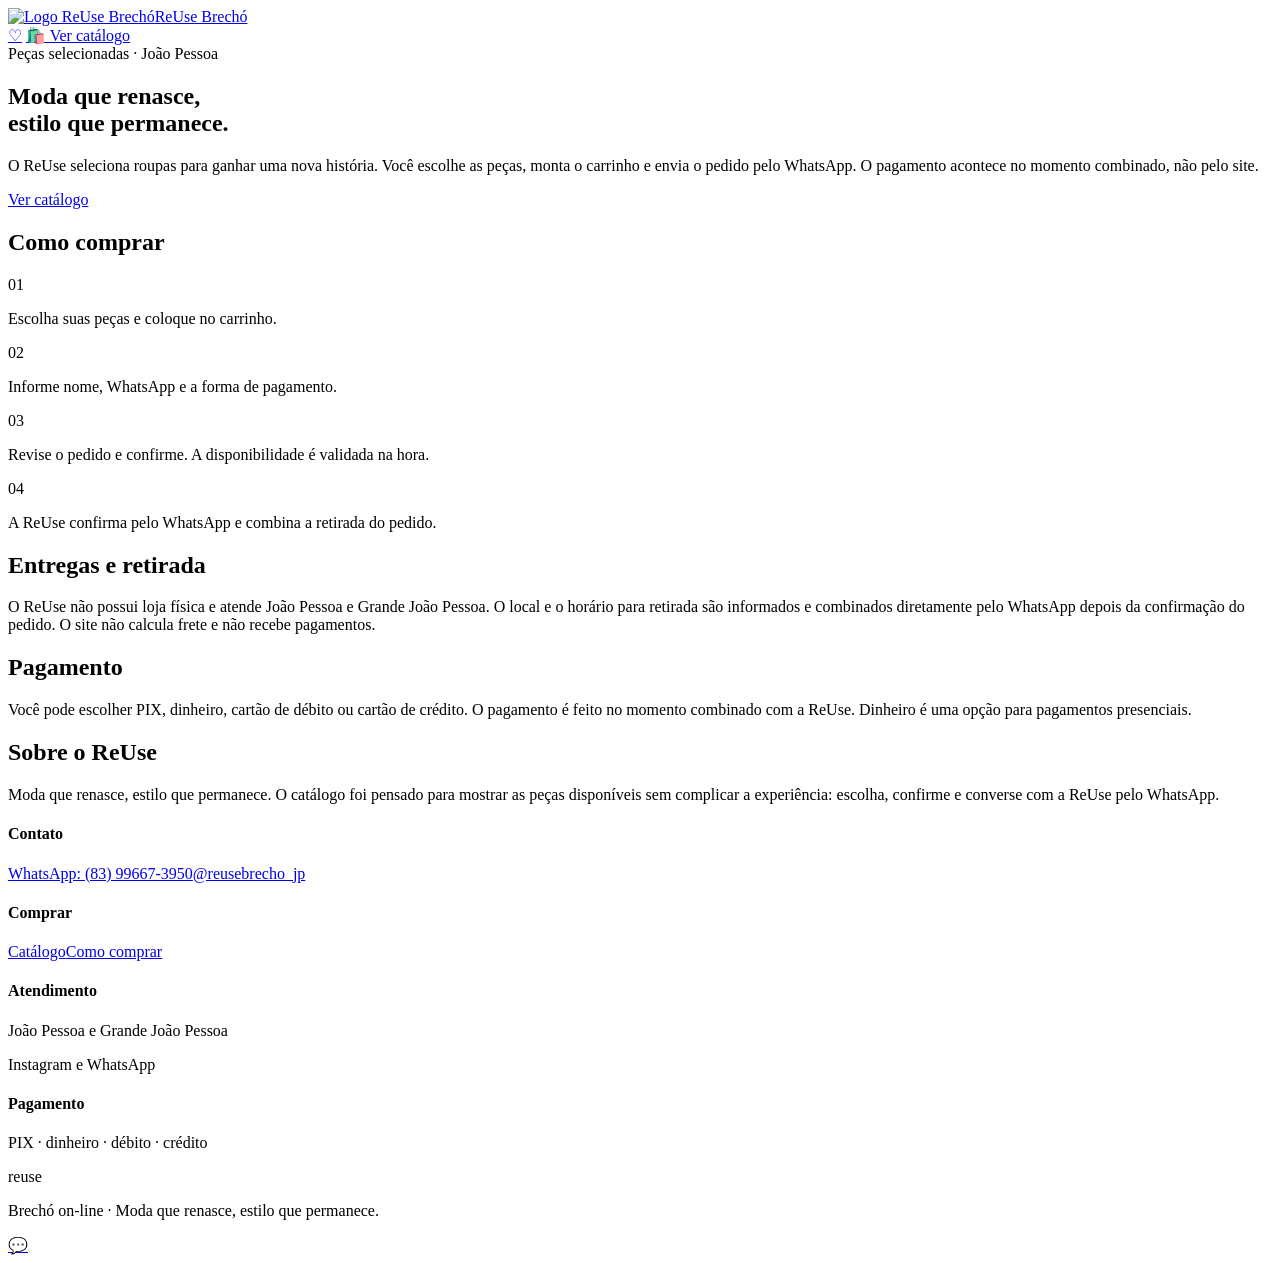
==== index.html @ b1f97a87 "Add initial index.html for ReUse Brechó website Initial HTML structure for the ReUse Brechó website," ====
<!DOCTYPE html>
<html lang="pt-BR">
<head>
<meta charset="UTF-8"><meta name="viewport" content="width=device-width, initial-scale=1">
<title>ReUse Brechó</title>
<link rel="preconnect" href="https://fonts.googleapis.com"><link href="https://fonts.googleapis.com/css2?family=Fraunces:wght@500;600&family=Manrope:wght@400;500;600;700&display=swap" rel="stylesheet">
<link rel="stylesheet" href="Style.css">
</head>
<body>
<header><div class="headrow">
  <a class="brand" href="index.html"><img src="assets/logo.png" alt="Logo ReUse Brechó"><span>ReUse Brechó</span></a>
  <div class="head-actions">
    <a class="icon-btn" href="catalogo.html" aria-label="Favoritos">♡</a>
    <a class="cart-btn" href="catalogo.html">🛍️ Ver catálogo</a>
  </div>
</div></header>
<main>
<section class="hero">
  <span class="tag">Peças selecionadas · João Pessoa</span>
  <h1>Moda que renasce,<br>estilo que permanece.</h1>
  <p>O ReUse seleciona roupas para ganhar uma nova história. Você escolhe as peças, monta o carrinho e envia o pedido pelo WhatsApp. O pagamento acontece no momento combinado, não pelo site.</p>
  <a class="hero-cta" href="catalogo.html">Ver catálogo</a>
</section>
<section class="how" id="como-comprar"><div class="wrap">
  <h2>Como comprar</h2>
  <div class="steps">
    <div class="step"><div class="n">01</div><p>Escolha suas peças e coloque no carrinho.</p></div>
    <div class="step"><div class="n">02</div><p>Informe nome, WhatsApp e a forma de pagamento.</p></div>
    <div class="step"><div class="n">03</div><p>Revise o pedido e confirme. A disponibilidade é validada na hora.</p></div>
    <div class="step"><div class="n">04</div><p>A ReUse confirma pelo WhatsApp e combina a retirada do pedido.</p></div>
  </div>
</div></section>
<section class="institutional"><h2>Entregas e retirada</h2><p>O ReUse não possui loja física e atende João Pessoa e Grande João Pessoa. O local e o horário para retirada são informados e combinados diretamente pelo WhatsApp depois da confirmação do pedido. O site não calcula frete e não recebe pagamentos.</p></section>
<section class="institutional"><h2>Pagamento</h2><p>Você pode escolher PIX, dinheiro, cartão de débito ou cartão de crédito. O pagamento é feito no momento combinado com a ReUse. Dinheiro é uma opção para pagamentos presenciais.</p></section>
<section class="institutional"><h2>Sobre o ReUse</h2><p>Moda que renasce, estilo que permanece. O catálogo foi pensado para mostrar as peças disponíveis sem complicar a experiência: escolha, confirme e converse com a ReUse pelo WhatsApp.</p></section>
</main>
<footer><div class="foot-inner"><div class="foot-cols">
  <div class="foot-col"><h4>Contato</h4><a href="https://wa.me/5583996673950" target="_blank" rel="noopener noreferrer">WhatsApp: (83) 99667-3950</a><a href="https://www.instagram.com/reusebrecho_jp" target="_blank" rel="noopener noreferrer">@reusebrecho_jp</a></div>
  <div class="foot-col"><h4>Comprar</h4><a href="catalogo.html">Catálogo</a><a href="index.html#como-comprar">Como comprar</a></div>
  <div class="foot-col"><h4>Atendimento</h4><p>João Pessoa e Grande João Pessoa</p><p>Instagram e WhatsApp</p></div>
  <div class="foot-col"><h4>Pagamento</h4><p>PIX · dinheiro · débito · crédito</p></div>
</div><p class="foot-word">reuse</p><p class="foot-note">Brechó on-line · Moda que renasce, estilo que permanece.</p></div></footer>
<a class="fab" href="https://wa.me/5583996673950" target="_blank" rel="noopener noreferrer" aria-label="WhatsApp">💬</a>
</body></html>
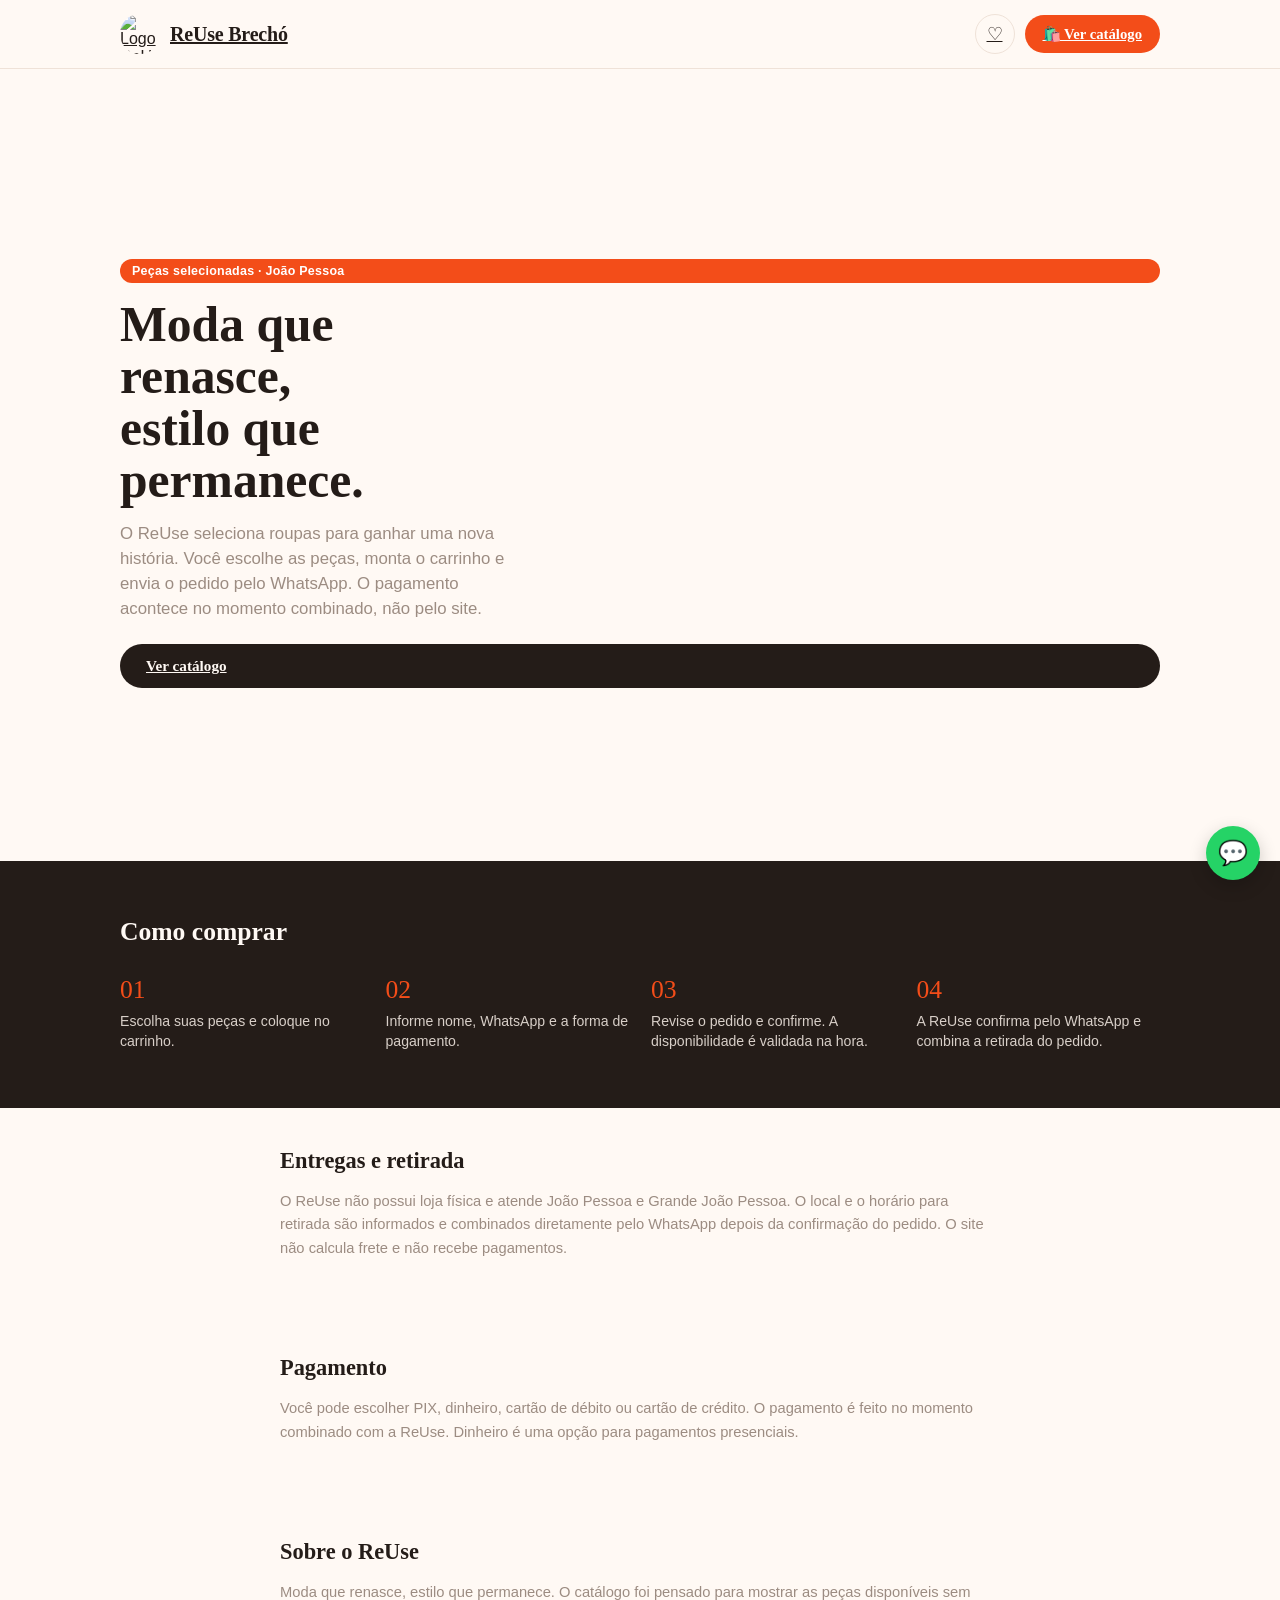
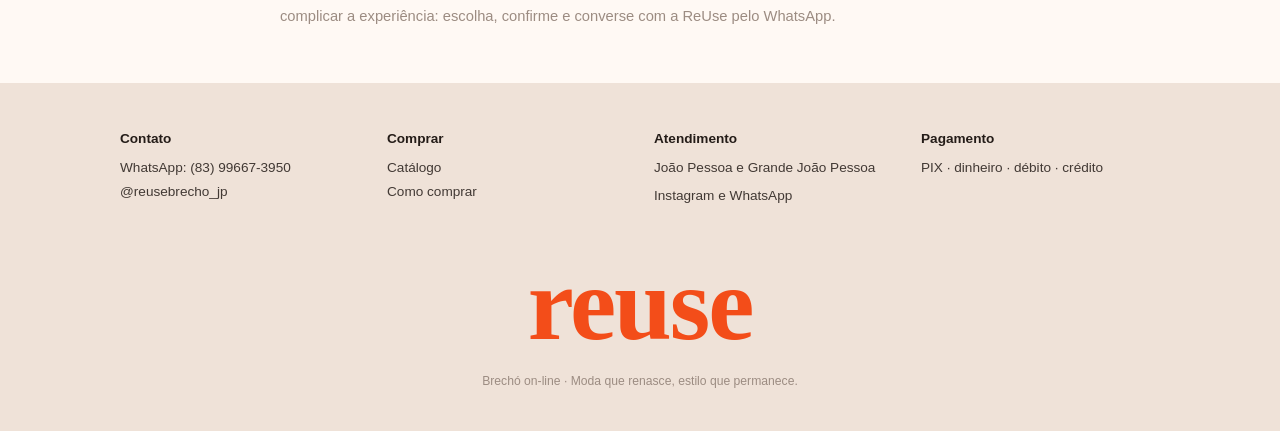
==== commit 5f08401e: "Update logo image source in index.html" ====
--- a/index.html
+++ b/index.html
@@ -8,7 +8,7 @@
 </head>
 <body>
 <header><div class="headrow">
-  <a class="brand" href="index.html"><img src="assets/logo.png" alt="Logo ReUse Brechó"><span>ReUse Brechó</span></a>
+  <a class="brand" href="index.html"><img src="logo.png" alt="Logo ReUse Brechó"><span>ReUse Brechó</span></a>
   <div class="head-actions">
     <a class="icon-btn" href="catalogo.html" aria-label="Favoritos">♡</a>
     <a class="cart-btn" href="catalogo.html">🛍️ Ver catálogo</a>
--- a/Style.css
+++ b/Style.css
@@ -0,0 +1,269 @@
+ 
+:root{
+  --orange:#F34D19;
+  --orange-dark:#C93E12;
+  --cream:#FFF9F4;
+  --ink:#241C18;
+  --line:#EFE2D8;
+  --muted:#9C8C82;
+  background:var(--cream);
+}
+@media (prefers-color-scheme: dark){
+  :root:not([data-theme="light"]){
+    --cream:#1B1613;
+    --ink:#F5EEE8;
+    --line:#3A2E27;
+    --muted:#B4A399;
+  }
+}
+:root[data-theme="dark"]{
+  --cream:#1B1613;
+  --ink:#F5EEE8;
+  --line:#3A2E27;
+  --muted:#B4A399;
+}
+*{box-sizing:border-box;}
+html{scroll-padding-top:env(safe-area-inset-top,0px);}
+body{
+  margin:0;font-family:'Manrope',sans-serif;background:var(--cream);color:var(--ink);
+  padding-top:env(safe-area-inset-top,0px);padding-bottom:env(safe-area-inset-bottom,0px);
+  -webkit-font-smoothing:antialiased;
+}
+h1,h2,h3,.serif{font-family:'Fraunces',serif;}
+img{max-width:100%;display:block;}
+a{color:inherit;}
+.wrap{max-width:1080px;margin:0 auto;padding:0 20px;}
+ 
+/* HEADER */
+header{
+  position:sticky;top:0;z-index:40;background:var(--cream);
+  border-bottom:1px solid var(--line);
+  padding-top:env(safe-area-inset-top,0px);
+}
+.headrow{display:flex;align-items:center;justify-content:space-between;padding:14px 20px;max-width:1080px;margin:0 auto;gap:12px;}
+.brand{display:flex;align-items:center;gap:10px;}
+.brand img{width:40px;height:40px;border-radius:50%;}
+.brand span{font-family:'Fraunces',serif;font-weight:600;font-size:1.25rem;letter-spacing:-0.01em;}
+.cart-btn{
+  position:relative;background:var(--orange);color:#fff;border:none;border-radius:100px;
+  padding:10px 18px;font-family:'Manrope';font-weight:600;font-size:.92rem;cursor:pointer;
+  display:flex;align-items:center;gap:8px;transition:background .15s;
+}
+.cart-btn:hover{background:var(--orange-dark);}
+.cart-count{
+  background:#fff;color:var(--orange);border-radius:100px;font-size:.75rem;font-weight:700;
+  min-width:20px;height:20px;display:flex;align-items:center;justify-content:center;padding:0 5px;
+}
+.search-wrap{flex:1;min-width:0;max-width:420px;}
+.search-wrap input{
+  width:100%;border:1px solid var(--line);background:transparent;color:var(--ink);border-radius:100px;
+  padding:10px 16px;font-family:'Manrope';font-size:.88rem;outline:none;
+}
+.search-wrap input:focus{border-color:var(--orange);}
+.head-actions{display:flex;align-items:center;gap:10px;flex:0 0 auto;}
+.icon-btn{
+  position:relative;background:none;border:1px solid var(--line);border-radius:100px;width:40px;height:40px;
+  display:flex;align-items:center;justify-content:center;cursor:pointer;color:var(--ink);font-size:1.15rem;
+}
+.icon-btn.active{border-color:var(--orange);color:var(--orange);}
+.icon-count{
+  position:absolute;top:-5px;right:-5px;background:var(--orange);color:#fff;font-size:.62rem;font-weight:700;
+  min-width:16px;height:16px;border-radius:100px;display:flex;align-items:center;justify-content:center;
+}
+@media(max-width:760px){.search-wrap{display:none;}}
+ 
+.subnav{display:flex;gap:18px;overflow-x:auto;padding:0 20px 12px;max-width:1080px;margin:0 auto;scrollbar-width:none;}
+.subnav::-webkit-scrollbar{display:none;}
+.subnav button,.subnav a{
+  background:none;border:none;color:var(--muted);font-size:.82rem;font-weight:600;cursor:pointer;
+  font-family:'Manrope';white-space:nowrap;text-decoration:none;padding:2px 0;
+}
+.subnav button:hover,.subnav a:hover{color:var(--ink);}
+ 
+.chips{display:flex;flex-wrap:wrap;gap:6px;margin-bottom:14px;}
+.chip{
+  display:flex;align-items:center;gap:6px;background:var(--line);border:none;border-radius:100px;
+  padding:5px 10px;font-size:.76rem;color:var(--ink);cursor:pointer;font-family:'Manrope';
+}
+.chip:hover{background:var(--orange);color:#fff;}
+ 
+.institutional{max-width:760px;margin:0 auto;padding:40px 20px;}
+.institutional h2{font-size:1.4rem;margin:0 0 16px;font-weight:600;}
+.institutional p{color:var(--muted);line-height:1.6;font-size:.92rem;}
+.faq-item{margin-bottom:18px;}
+.faq-item h4{margin:0 0 4px;font-size:.95rem;font-weight:600;}
+.faq-item p{margin:0;}
+ 
+/* PRODUCT DETAIL MODAL */
+.pd-overlay{position:fixed;inset:0;background:rgba(20,15,12,.5);z-index:70;opacity:0;pointer-events:none;transition:opacity .2s;}
+.pd-overlay.open{opacity:1;pointer-events:auto;}
+.pd-modal{
+  position:fixed;top:50%;left:50%;transform:translate(-50%,-50%) scale(.96);width:min(720px,92vw);
+  max-height:88vh;overflow-y:auto;background:var(--cream);border-radius:16px;z-index:71;
+  opacity:0;pointer-events:none;transition:.2s;
+}
+.pd-modal.open{opacity:1;pointer-events:auto;transform:translate(-50%,-50%) scale(1);}
+.pd-close{position:sticky;top:12px;left:100%;margin-right:12px;background:#fff;border:none;border-radius:50%;
+  width:32px;height:32px;cursor:pointer;font-size:1rem;float:right;z-index:2;}
+.pd-body{display:grid;grid-template-columns:1fr 1fr;gap:24px;padding:0 28px 28px;}
+.pd-imgs img{width:100%;border-radius:10px;margin-bottom:8px;}
+.pd-info h2{font-size:1.3rem;margin:4px 0 6px;}
+.pd-info .pd-price{font-family:'Fraunces',serif;font-size:1.5rem;font-weight:600;margin-bottom:10px;}
+.pd-info .pd-tags{color:var(--muted);font-size:.85rem;margin-bottom:14px;}
+.pd-info p{font-size:.88rem;line-height:1.55;margin:0 0 10px;}
+.pd-actions{display:flex;gap:10px;margin-top:14px;}
+@media(max-width:640px){.pd-body{grid-template-columns:1fr;}}
+ 
+ 
+/* CATEGORY TILES */
+.tiles{max-width:1080px;margin:0 auto 56px;padding:0 20px;display:grid;grid-template-columns:repeat(auto-fill,minmax(130px,1fr));gap:12px;}
+.tile{position:relative;aspect-ratio:3/4;border-radius:12px;overflow:hidden;cursor:pointer;}
+.tile img{width:100%;height:100%;object-fit:cover;transition:transform .3s;}
+.tile:hover img{transform:scale(1.05);}
+.tile span{
+  position:absolute;left:10px;bottom:10px;color:#fff;font-weight:600;font-size:.85rem;
+  text-shadow:0 1px 6px rgba(0,0,0,.5);font-family:'Manrope';
+}
+ 
+/* CATALOG LAYOUT */
+.catalog-wrap{max-width:1080px;margin:0 auto 60px;padding:0 20px;display:grid;grid-template-columns:200px 1fr;gap:32px;align-items:start;}
+.filters{position:sticky;top:130px;}
+.filters-head{display:flex;justify-content:space-between;align-items:center;margin-bottom:14px;}
+.filters-head h3{margin:0;font-size:1.05rem;font-weight:600;}
+.clear-btn{background:none;border:none;color:var(--orange);font-size:.78rem;font-weight:600;cursor:pointer;font-family:'Manrope';}
+.filter-group{border-top:1px solid var(--line);padding:14px 0;}
+.fg-title{font-size:.85rem;font-weight:600;margin-bottom:10px;}
+.f-opt{display:flex;align-items:center;gap:8px;font-size:.83rem;padding:4px 0;cursor:pointer;color:var(--ink);}
+.f-opt input{accent-color:var(--orange);}
+.catalog-top{display:flex;justify-content:space-between;align-items:center;margin-bottom:16px;}
+.catalog-top select{
+  border:1px solid var(--line);background:transparent;color:var(--ink);border-radius:100px;padding:8px 14px;
+  font-family:'Manrope';font-size:.82rem;
+}
+@media(max-width:760px){
+  .catalog-wrap{grid-template-columns:1fr;}
+  .filters{position:static;border-bottom:1px solid var(--line);padding-bottom:16px;margin-bottom:8px;}
+}
+.fav-heart{
+  position:absolute;top:10px;right:10px;background:#fff;border:none;border-radius:50%;width:30px;height:30px;
+  display:flex;align-items:center;justify-content:center;cursor:pointer;font-size:1rem;z-index:2;
+}
+.fav-heart.active{color:var(--orange);}
+ 
+/* HERO */
+.hero{
+  padding:52px 20px 36px;max-width:1080px;margin:0 auto;
+  min-height:calc(100vh - 108px);display:flex;flex-direction:column;justify-content:center;
+}
+.hero h1{font-size:clamp(2.1rem,5vw,3.1rem);line-height:1.05;margin:0 0 14px;font-weight:600;max-width:11ch;}
+.hero p{color:var(--muted);font-size:1.05rem;max-width:42ch;margin:0 0 22px;line-height:1.5;}
+.hero .tag{
+  display:inline-block;background:var(--orange);color:#fff;font-size:.78rem;font-weight:700;
+  padding:5px 12px;border-radius:100px;margin-bottom:16px;letter-spacing:.02em;
+}
+.hero-cta{background:var(--ink);color:var(--cream);border:none;border-radius:100px;padding:13px 26px;
+  font-weight:600;font-size:.95rem;cursor:pointer;font-family:'Manrope';}
+ 
+/* PRODUCT GRID */
+.section-title{max-width:1080px;margin:0 auto;padding:0 20px;display:flex;align-items:baseline;justify-content:space-between;}
+.section-title h2{font-size:1.5rem;margin:0 0 2px;font-weight:600;}
+.count{color:var(--muted);font-size:.85rem;}
+.grid{
+  max-width:1080px;margin:18px auto 60px;padding:0 20px;
+  display:grid;grid-template-columns:repeat(auto-fill,minmax(220px,1fr));gap:18px;
+}
+.card{background:transparent;cursor:pointer;}
+.card .ph{
+  aspect-ratio:3/4;background:var(--line);border-radius:14px;overflow:hidden;position:relative;margin-bottom:10px;
+}
+.card .ph img{width:100%;height:100%;object-fit:cover;transition:transform .35s;}
+.card:hover .ph img{transform:scale(1.045);}
+.card .badge{position:absolute;top:10px;left:10px;background:#fff;color:var(--ink);font-size:.7rem;font-weight:700;
+  padding:4px 9px;border-radius:100px;}
+.card h3{font-size:.95rem;font-weight:600;margin:0 0 3px;line-height:1.3;font-family:'Manrope';}
+.card .meta{color:var(--muted);font-size:.8rem;margin-bottom:6px;}
+.card .row{display:flex;align-items:center;justify-content:space-between;}
+.card .price{font-family:'Fraunces',serif;font-weight:600;font-size:1.08rem;}
+.add-btn{
+  background:var(--cream);border:1.5px solid var(--ink);color:var(--ink);border-radius:100px;
+  width:34px;height:34px;font-size:1.2rem;cursor:pointer;display:flex;align-items:center;justify-content:center;
+  transition:.15s;
+}
+.add-btn:hover{background:var(--ink);color:var(--cream);}
+.empty{max-width:1080px;margin:40px auto;padding:0 20px;color:var(--muted);text-align:center;}
+ 
+/* HOW IT WORKS */
+.how{background:var(--ink);color:var(--cream);padding:56px 20px;}
+.how-inner{max-width:1080px;margin:0 auto;}
+.how h2{font-size:1.6rem;margin:0 0 28px;font-weight:600;}
+.steps{display:grid;grid-template-columns:repeat(auto-fit,minmax(150px,1fr));gap:22px;}
+.step .n{font-family:'Fraunces',serif;font-size:1.6rem;color:var(--orange);margin-bottom:6px;}
+.step p{margin:0;font-size:.88rem;color:#D8CFC8;line-height:1.45;}
+ 
+/* FOOTER */
+footer{background:var(--line);}
+.foot-inner{max-width:1080px;margin:0 auto;padding:48px 20px 30px;}
+.foot-cols{display:grid;grid-template-columns:repeat(auto-fit,minmax(150px,1fr));gap:28px;margin-bottom:40px;}
+.foot-col h4{font-size:.85rem;font-weight:700;margin:0 0 14px;}
+.foot-col a,.foot-col p{display:block;color:var(--ink);text-decoration:none;font-size:.85rem;margin-bottom:9px;opacity:.85;}
+.foot-social{display:flex;gap:10px;}
+.foot-social a{
+  width:36px;height:36px;border-radius:50%;background:var(--ink);color:var(--cream);
+  display:flex;align-items:center;justify-content:center;font-size:1rem;
+}
+.foot-word{
+  font-family:'Fraunces',serif;font-weight:600;font-size:clamp(3rem,12vw,6.5rem);color:var(--orange);
+  text-align:center;margin:0;line-height:1;letter-spacing:-0.02em;
+}
+.foot-note{color:var(--muted);font-size:.76rem;text-align:center;margin-top:18px;}
+ 
+/* CART DRAWER */
+.overlay{position:fixed;inset:0;background:rgba(20,15,12,.45);z-index:60;opacity:0;pointer-events:none;transition:opacity .25s;}
+.overlay.open{opacity:1;pointer-events:auto;}
+.drawer{
+  position:fixed;top:0;right:0;height:100%;width:min(400px,92vw);background:var(--cream);z-index:61;
+  transform:translateX(100%);transition:transform .3s cubic-bezier(.2,.8,.2,1);
+  display:flex;flex-direction:column;
+  padding-top:env(safe-area-inset-top,0px);padding-bottom:env(safe-area-inset-bottom,0px);
+}
+.drawer.open{transform:translateX(0);}
+.drawer-head{display:flex;justify-content:space-between;align-items:center;padding:18px 20px;border-bottom:1px solid var(--line);}
+.drawer-head h3{margin:0;font-size:1.15rem;font-weight:600;}
+.close-btn{background:none;border:none;font-size:1.3rem;cursor:pointer;color:var(--ink);padding:4px;}
+.cart-items{flex:1;overflow-y:auto;padding:12px 20px;}
+.cart-item{display:flex;gap:12px;padding:14px 0;border-bottom:1px solid var(--line);}
+.cart-item img{width:60px;height:76px;object-fit:cover;border-radius:8px;flex:0 0 auto;}
+.ci-info{flex:1;min-width:0;}
+.ci-info h4{margin:0 0 3px;font-size:.88rem;font-weight:600;}
+.ci-info .m{font-size:.76rem;color:var(--muted);margin-bottom:6px;}
+.ci-price{font-family:'Fraunces',serif;font-weight:600;font-size:.92rem;}
+.remove-btn{background:none;border:none;color:var(--muted);font-size:.78rem;text-decoration:underline;cursor:pointer;padding:0;margin-top:6px;}
+.drawer-foot{border-top:1px solid var(--line);padding:16px 20px 20px;}
+.pay-label{font-size:.82rem;font-weight:600;margin-bottom:8px;}
+.pay-opts{display:flex;flex-wrap:wrap;gap:8px;margin-bottom:16px;}
+.pay-opt{border:1.5px solid var(--line);background:transparent;color:var(--ink);border-radius:100px;padding:7px 14px;
+  font-size:.8rem;cursor:pointer;font-family:'Manrope';font-weight:500;}
+.pay-opt.active{border-color:var(--orange);background:var(--orange);color:#fff;}
+.total-row{display:flex;justify-content:space-between;align-items:baseline;margin-bottom:14px;}
+.total-row .lbl{font-size:.85rem;color:var(--muted);}
+.total-row .val{font-family:'Fraunces',serif;font-size:1.5rem;font-weight:600;}
+.wa-btn{
+  width:100%;background:#25D366;color:#fff;border:none;border-radius:100px;padding:14px;
+  font-weight:700;font-size:.95rem;cursor:pointer;font-family:'Manrope';display:flex;align-items:center;
+  justify-content:center;gap:8px;
+}
+.wa-btn:disabled{opacity:.5;cursor:not-allowed;}
+.cart-empty{padding:60px 20px;text-align:center;color:var(--muted);}
+ 
+/* WHATSAPP FAB */
+.fab{
+  position:fixed;bottom:calc(20px + env(safe-area-inset-bottom,0px));right:20px;background:#25D366;color:#fff;
+  width:54px;height:54px;border-radius:50%;display:flex;align-items:center;justify-content:center;
+  box-shadow:0 6px 18px rgba(0,0,0,.2);z-index:30;text-decoration:none;font-size:1.5rem;
+}
+ 
+@media(max-width:640px){
+  .grid{grid-template-columns:repeat(2,1fr);gap:12px;}
+  .hero{padding:34px 20px 24px;}
+}
+ 
